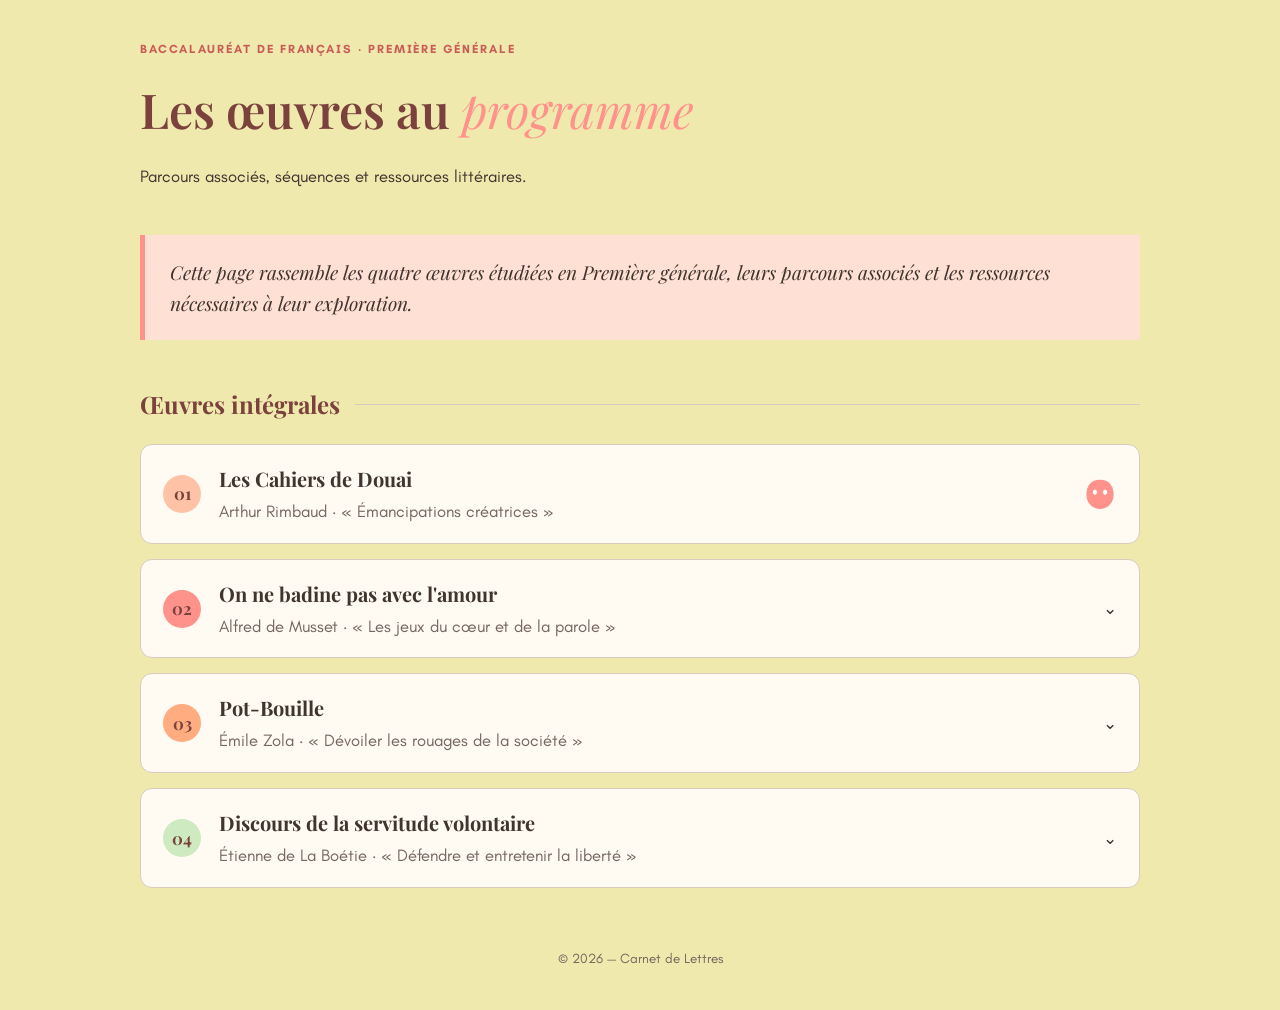
==== premiere.html @ 4e8eb6b0 "Create premiere.html" ====
<!DOCTYPE html>
<html lang="fr">

<head>

<meta charset="UTF-8">
<meta name="viewport" content="width=device-width, initial-scale=1.0">

<title>Premières générales - Carnet de Lettres</title>


<style>

@import url('https://fonts.googleapis.com/css2?family=Playfair+Display:wght@400;500;600;700&display=swap');
@import url('https://fonts.googleapis.com/css2?family=Teachers:ital,wght@0,400..800;1,400..800&display=swap');


:root {

    --orange:#ffac81;
    --corail:#ff928b;
    --rose:#fec3a6;
    --cream:#efe9ae;
    --vert:#cdeac0;

    --ink:#40342f;
    --muted:#75665e;
    --line:#d9cbbd;
    --card:#fffaf2;

}



*{
    margin:0;
    padding:0;
    box-sizing:border-box;
}



body{

    background:var(--cream);
    color:var(--ink);
    font-family:"Teachers", sans-serif;
    font-size:1.05rem;
    line-height:1.6;
    padding:40px 20px;

}



.container{

    max-width:1000px;
    margin:auto;

}



/* HEADER */

header{

    margin-bottom:45px;

}


.eyebrow{

    font-size:12px;
    letter-spacing:.16em;
    text-transform:uppercase;
    color:#c85d58;
    font-weight:bold;
    margin-bottom:12px;

}


h1{

    font-family:"Playfair Display", serif;
    font-size:3rem;
    font-weight:600;
    color:#7b423d;
    margin-bottom:15px;

}


h1 em{

    color:var(--corail);
    font-style:italic;
    font-weight:400;

}



/* INTRODUCTION */

.introduction{

    background:#ffe0d4;
    border-left:5px solid var(--corail);
    padding:22px 25px;
    margin-bottom:45px;

}



.introduction p{

    font-family:"Playfair Display", serif;
    font-style:italic;
    font-size:1.2rem;

}



/* TITRES */

.section-title{

    font-family:"Playfair Display", serif;
    font-size:1.5rem;
    color:#7b423d;
    display:flex;
    align-items:center;
    gap:15px;
    margin:40px 0 20px;

}


.section-title::after{

    content:"";
    height:1px;
    background:var(--line);
    flex:1;

}



/* ACCORDEON */


.oeuvre{

    background:var(--card);
    border:1px solid var(--line);
    border-radius:12px;
    margin-bottom:15px;
    overflow:hidden;
    transition:.25s;

}


.oeuvre.open{

    border-color:var(--corail);

}



.entete{

    display:flex;
    align-items:center;
    gap:18px;
    padding:18px 22px;
    cursor:pointer;

}



.entete:hover{

    background:#ffe9dd;

}



.numero{

    width:38px;
    height:38px;
    border-radius:50%;

    display:flex;
    align-items:center;
    justify-content:center;

    font-family:"Playfair Display", serif;
    font-weight:bold;

    background:var(--rose);
    color:#7b423d;

    flex-shrink:0;

}



.oeuvre:nth-child(2) .numero{

    background:var(--corail);

}


.oeuvre:nth-child(3) .numero{

    background:var(--orange);

}


.oeuvre:nth-child(4) .numero{

    background:var(--vert);

}



.titre{

    flex:1;

}



.titre h2{

    font-family:"Playfair Display", serif;
    font-size:1.25rem;
    margin-bottom:3px;

}


.titre p{

    color:var(--muted);
    margin:0;

}

.mask-icon{

    width:34px;
    height:34px;

    position:relative;

    flex-shrink:0;

}


.mask-icon svg{

    position:absolute;
    inset:0;

    width:100%;
    height:100%;

    transition:
        transform .45s cubic-bezier(.4,0,.2,1),
        opacity .35s ease;

}



.m-closed{

    opacity:1;
    transform:rotateY(0deg);

}



.m-open{

    opacity:0;
    transform:rotateY(180deg);

}



.oeuvre.open .m-closed{

    opacity:0;
    transform:rotateY(180deg);

}



.oeuvre.open .m-open{

    opacity:1;
    transform:rotateY(0deg);

}


/* CONTENU */


.contenu{

    max-height:0;
    overflow:hidden;
    transition:max-height .45s ease;

}



.oeuvre.open .contenu{

    max-height:500px;

}



.contenu-interieur{

    padding:20px 25px 25px 78px;
    border-top:1px solid #fec3a6;

}



.label{

    font-size:.8rem;
    text-transform:uppercase;
    letter-spacing:.1em;
    color:#c85d58;
    font-weight:bold;

}



.contenu p{

    margin:8px 0 15px;

}



.lien{

    text-decoration:none;
    color:#7b423d;
    font-weight:bold;

}


.lien:hover{

    color:var(--corail);

}



/* FOOTER */


footer{

    margin-top:60px;
    text-align:center;
    color:var(--muted);
    font-size:.85rem;

}



</style>

</head>



<body>



<div class="container">



<header>

<p class="eyebrow">
Baccalauréat de français · Première générale
</p>


<h1>
Les œuvres au <em>programme</em>
</h1>


<p>
Parcours associés, séquences et ressources littéraires.
</p>


</header>




<section class="introduction">

<p>
Cette page rassemble les quatre œuvres étudiées en Première générale,
leurs parcours associés et les ressources nécessaires à leur exploration.
</p>

</section>



<h2 class="section-title">
Œuvres intégrales
</h2>




<div class="oeuvres">



<div class="oeuvre">


<div class="entete" onclick="ouvrir(this)">

<div class="numero">01</div>

<div class="titre">

<h2>Les Cahiers de Douai</h2>

<p>Arthur Rimbaud · « Émancipations créatrices »</p>

</div>

<div class="mask-icon">

    <!-- Masque -->

    <svg class="m-closed" viewBox="0 0 100 100">

        <path d="M50 8
                 C20 8 10 30 10 52
                 C10 82 35 94 50 94
                 C65 94 90 82 90 52
                 C90 30 80 8 50 8Z"
              fill="#ff928b"/>

        <ellipse cx="35" cy="45" rx="6" ry="8" fill="white"/>
        <ellipse cx="65" cy="45" rx="6" ry="8" fill="white"/>

    </svg>



    <!-- Cible -->

    <svg class="m-open" viewBox="0 0 100 100">

        <circle cx="50" cy="50" r="40"
                fill="none"
                stroke="#ff928b"
                stroke-width="8"/>

        <circle cx="50" cy="50" r="22"
                fill="none"
                stroke="#ff928b"
                stroke-width="8"/>

        <circle cx="50" cy="50" r="6"
                fill="#ff928b"/>

    </svg>

</div>

</div>



<div class="contenu">

<div class="contenu-interieur">

<p class="label">Parcours</p>

<p>
Comprendre comment Rimbaud construit une poésie de rupture,
d'affranchissement et d'invention.
</p>


<a class="lien" href="rimbaud.html">
→ Accéder à la séquence
</a>

</div>

</div>


</div>




<div class="oeuvre">


<div class="entete" onclick="ouvrir(this)">

<div class="numero">02</div>

<div class="titre">

<h2>On ne badine pas avec l'amour</h2>

<p>Alfred de Musset · « Les jeux du cœur et de la parole »</p>

</div>

<div class="fleche">⌄</div>

</div>



<div class="contenu">

<div class="contenu-interieur">

<p class="label">Parcours</p>

<p>
Étudier comment la parole, d'abord jeu et affrontement,
devient progressivement instrument tragique.
</p>


<a class="lien" href="musset.html">
→ Accéder à la séquence
</a>

</div>

</div>


</div>




<div class="oeuvre">


<div class="entete" onclick="ouvrir(this)">

<div class="numero">03</div>

<div class="titre">

<h2>Pot-Bouille</h2>

<p>Émile Zola · « Dévoiler les rouages de la société »</p>

</div>

<div class="fleche">⌄</div>

</div>



<div class="contenu">

<div class="contenu-interieur">

<p class="label">Parcours</p>

<p>
Analyser comment le roman naturaliste révèle les mécanismes
sociaux dissimulés derrière les apparences.
</p>


<a class="lien" href="zola.html">
→ Accéder à la séquence
</a>

</div>

</div>


</div>




<div class="oeuvre">


<div class="entete" onclick="ouvrir(this)">

<div class="numero">04</div>

<div class="titre">

<h2>Discours de la servitude volontaire</h2>

<p>Étienne de La Boétie · « Défendre et entretenir la liberté »</p>

</div>

<div class="fleche">⌄</div>

</div>



<div class="contenu">

<div class="contenu-interieur">

<p class="label">Parcours</p>

<p>
Réfléchir aux mécanismes de la domination et aux conditions
nécessaires à l'exercice de la liberté.
</p>


<a class="lien" href="boetie.html">
→ Accéder à la séquence
</a>

</div>

</div>


</div>



</div>



<footer>

© 2026 — Carnet de Lettres

</footer>



</div>




<script>

function ouvrir(element){

    let bloc = element.parentElement;

    bloc.classList.toggle("open");

}

</script>



</body>

</html>
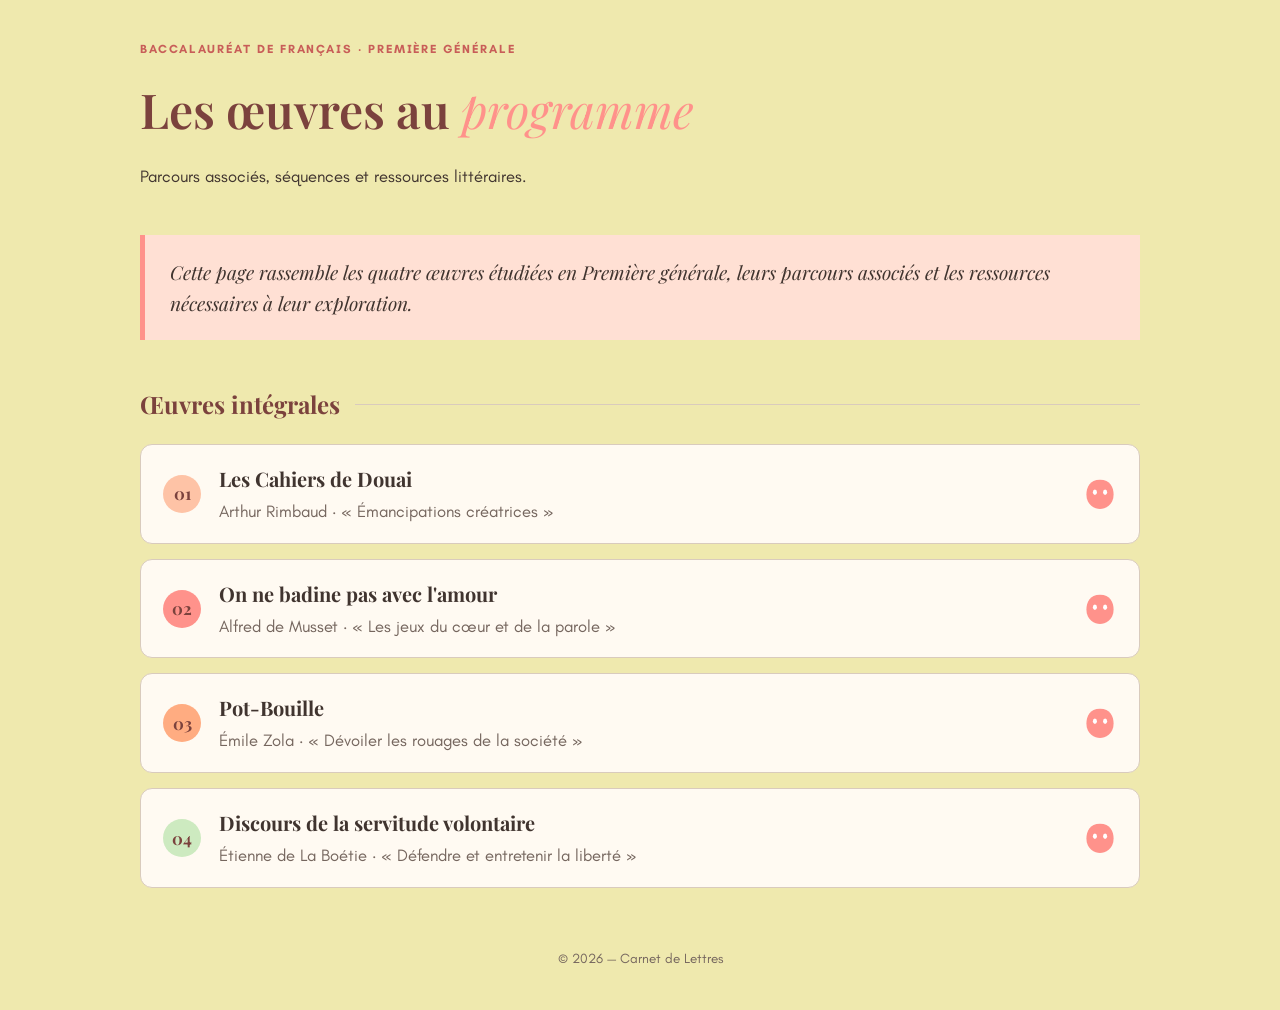
==== commit 2aa3ad54: "Update premiere.html" ====
--- a/premiere.html
+++ b/premiere.html
@@ -567,7 +567,46 @@
 
 </div>
 
-<div class="fleche">⌄</div>
+<div class="mask-icon">
+
+    <!-- Masque -->
+
+    <svg class="m-closed" viewBox="0 0 100 100">
+
+        <path d="M50 8
+                 C20 8 10 30 10 52
+                 C10 82 35 94 50 94
+                 C65 94 90 82 90 52
+                 C90 30 80 8 50 8Z"
+              fill="#ff928b"/>
+
+        <ellipse cx="35" cy="45" rx="6" ry="8" fill="white"/>
+        <ellipse cx="65" cy="45" rx="6" ry="8" fill="white"/>
+
+    </svg>
+
+
+
+    <!-- Cible -->
+
+    <svg class="m-open" viewBox="0 0 100 100">
+
+        <circle cx="50" cy="50" r="40"
+                fill="none"
+                stroke="#ff928b"
+                stroke-width="8"/>
+
+        <circle cx="50" cy="50" r="22"
+                fill="none"
+                stroke="#ff928b"
+                stroke-width="8"/>
+
+        <circle cx="50" cy="50" r="6"
+                fill="#ff928b"/>
+
+    </svg>
+
+</div>
 
 </div>
 
@@ -614,7 +653,46 @@
 
 </div>
 
-<div class="fleche">⌄</div>
+<div class="mask-icon">
+
+    <!-- Masque -->
+
+    <svg class="m-closed" viewBox="0 0 100 100">
+
+        <path d="M50 8
+                 C20 8 10 30 10 52
+                 C10 82 35 94 50 94
+                 C65 94 90 82 90 52
+                 C90 30 80 8 50 8Z"
+              fill="#ff928b"/>
+
+        <ellipse cx="35" cy="45" rx="6" ry="8" fill="white"/>
+        <ellipse cx="65" cy="45" rx="6" ry="8" fill="white"/>
+
+    </svg>
+
+
+
+    <!-- Cible -->
+
+    <svg class="m-open" viewBox="0 0 100 100">
+
+        <circle cx="50" cy="50" r="40"
+                fill="none"
+                stroke="#ff928b"
+                stroke-width="8"/>
+
+        <circle cx="50" cy="50" r="22"
+                fill="none"
+                stroke="#ff928b"
+                stroke-width="8"/>
+
+        <circle cx="50" cy="50" r="6"
+                fill="#ff928b"/>
+
+    </svg>
+
+</div>
 
 </div>
 
@@ -661,7 +739,46 @@
 
 </div>
 
-<div class="fleche">⌄</div>
+<div class="mask-icon">
+
+    <!-- Masque -->
+
+    <svg class="m-closed" viewBox="0 0 100 100">
+
+        <path d="M50 8
+                 C20 8 10 30 10 52
+                 C10 82 35 94 50 94
+                 C65 94 90 82 90 52
+                 C90 30 80 8 50 8Z"
+              fill="#ff928b"/>
+
+        <ellipse cx="35" cy="45" rx="6" ry="8" fill="white"/>
+        <ellipse cx="65" cy="45" rx="6" ry="8" fill="white"/>
+
+    </svg>
+
+
+
+    <!-- Cible -->
+
+    <svg class="m-open" viewBox="0 0 100 100">
+
+        <circle cx="50" cy="50" r="40"
+                fill="none"
+                stroke="#ff928b"
+                stroke-width="8"/>
+
+        <circle cx="50" cy="50" r="22"
+                fill="none"
+                stroke="#ff928b"
+                stroke-width="8"/>
+
+        <circle cx="50" cy="50" r="6"
+                fill="#ff928b"/>
+
+    </svg>
+
+</div>
 
 </div>
 
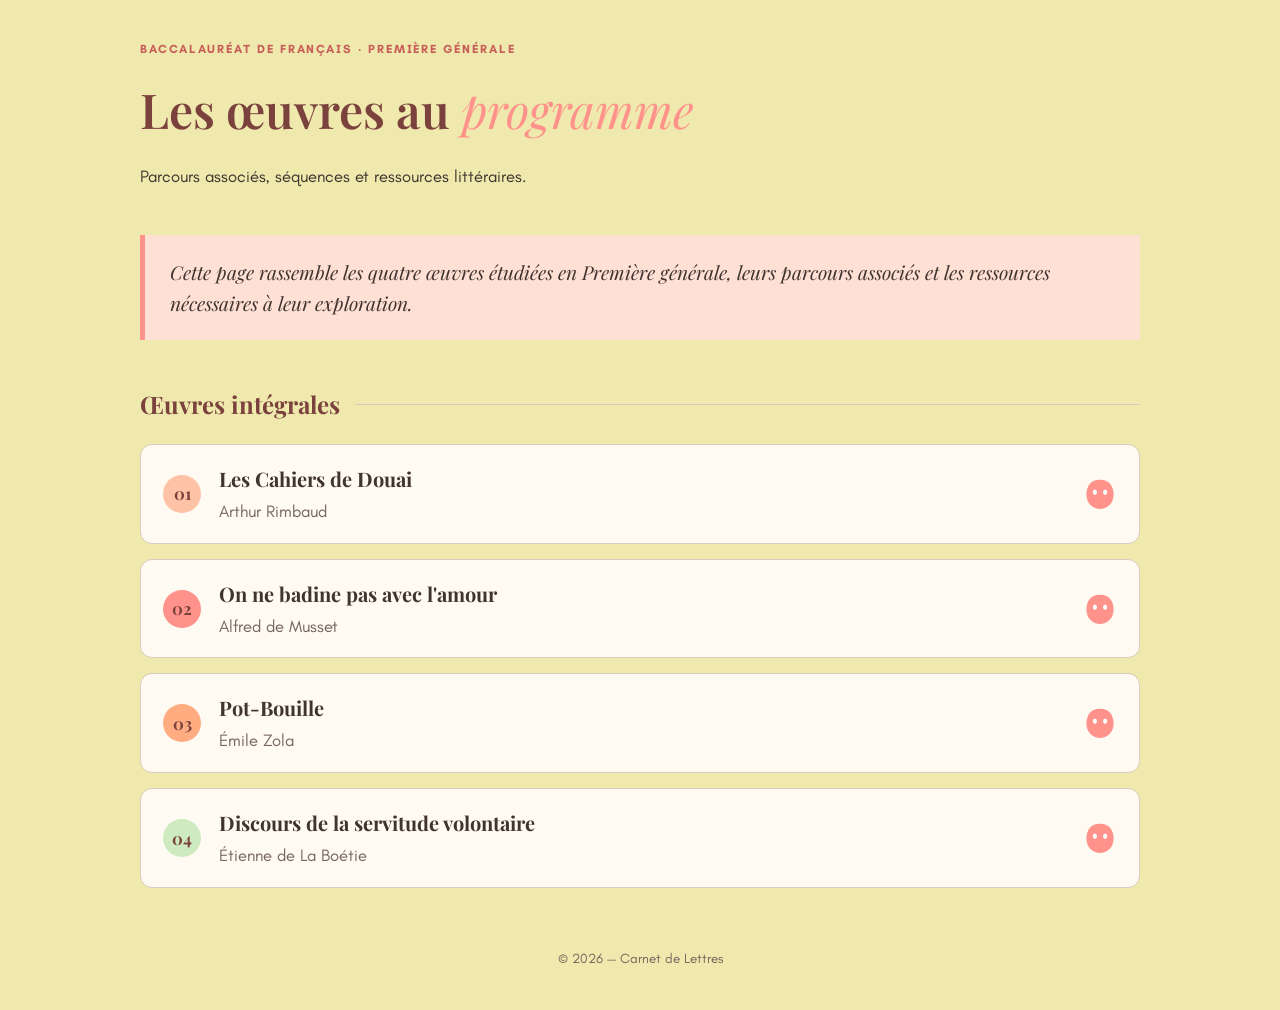
==== commit 5fc2ba45: "Update premiere.html" ====
--- a/premiere.html
+++ b/premiere.html
@@ -477,7 +477,7 @@
 
 <h2>Les Cahiers de Douai</h2>
 
-<p>Arthur Rimbaud · « Émancipations créatrices »</p>
+<p>Arthur Rimbaud</p>
 
 </div>
 
@@ -530,11 +530,10 @@
 
 <div class="contenu-interieur">
 
-<p class="label">Parcours</p>
+<p class="label">Emancipations créatrices</p>
 
 <p>
-Comprendre comment Rimbaud construit une poésie de rupture,
-d'affranchissement et d'invention.
+En quoi le recueil des Cahiers de Douai donne-t-il à voir un jeune poète qui s'émancipe des codes hérités pour inventer sa propre voix ?
 </p>
 
 
@@ -563,7 +562,7 @@
 
 <h2>On ne badine pas avec l'amour</h2>
 
-<p>Alfred de Musset · « Les jeux du cœur et de la parole »</p>
+<p>Alfred de Musset</p>
 
 </div>
 
@@ -616,11 +615,10 @@
 
 <div class="contenu-interieur">
 
-<p class="label">Parcours</p>
+<p class="label">Les jeux du coeur et de la parole</p>
 
 <p>
-Étudier comment la parole, d'abord jeu et affrontement,
-devient progressivement instrument tragique.
+En quoi la parole est-elle à la fois l'instrument d'un jeu amoureux et l'arme d'un combat qui mène les personnages, sans qu'ils le veuillent, de la comédie à la tragédie ?
 </p>
 
 
@@ -649,7 +647,7 @@
 
 <h2>Pot-Bouille</h2>
 
-<p>Émile Zola · « Dévoiler les rouages de la société »</p>
+<p>Émile Zola</p>
 
 </div>
 
@@ -702,11 +700,10 @@
 
 <div class="contenu-interieur">
 
-<p class="label">Parcours</p>
+<p class="label">Dévoiler les rouages de la société</p>
 
 <p>
-Analyser comment le roman naturaliste révèle les mécanismes
-sociaux dissimulés derrière les apparences.
+Comment Zola fait-il du roman un instrument de dévoilement social, qui expose les mécanismes cachés derrière la respectabilité de façade ?
 </p>
 
 
@@ -735,7 +732,7 @@
 
 <h2>Discours de la servitude volontaire</h2>
 
-<p>Étienne de La Boétie · « Défendre et entretenir la liberté »</p>
+<p>Étienne de La Boétie</p>
 
 </div>
 
@@ -788,11 +785,10 @@
 
 <div class="contenu-interieur">
 
-<p class="label">Parcours</p>
+<p class="label">"Défendre" et "entretenir" la liberté</p>
 
 <p>
-Réfléchir aux mécanismes de la domination et aux conditions
-nécessaires à l'exercice de la liberté.
+Comment La Boétie démonte-t-il les mécanismes de la servitude volontaire pour mieux appeler ses lecteurs à reconquérir une liberté qu'ils ont eux-mêmes abandonnée ?
 </p>
 
 
